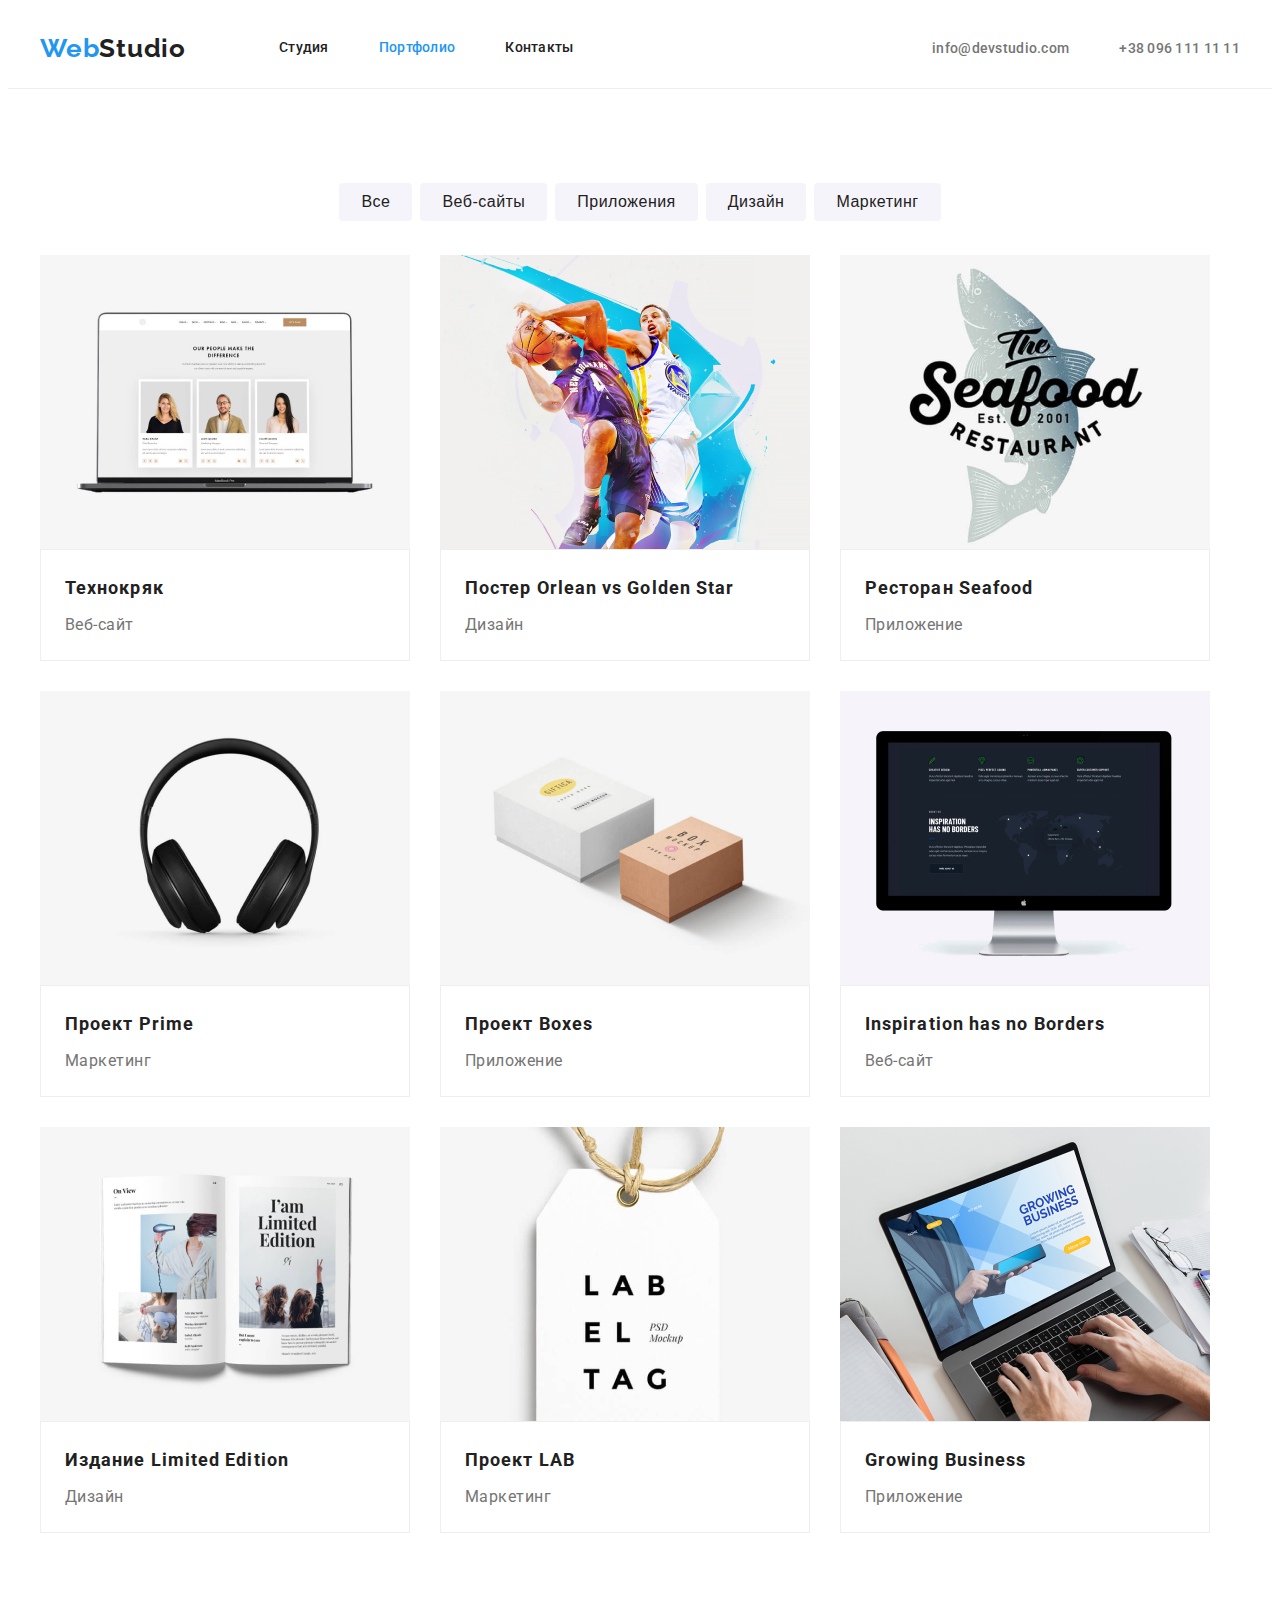
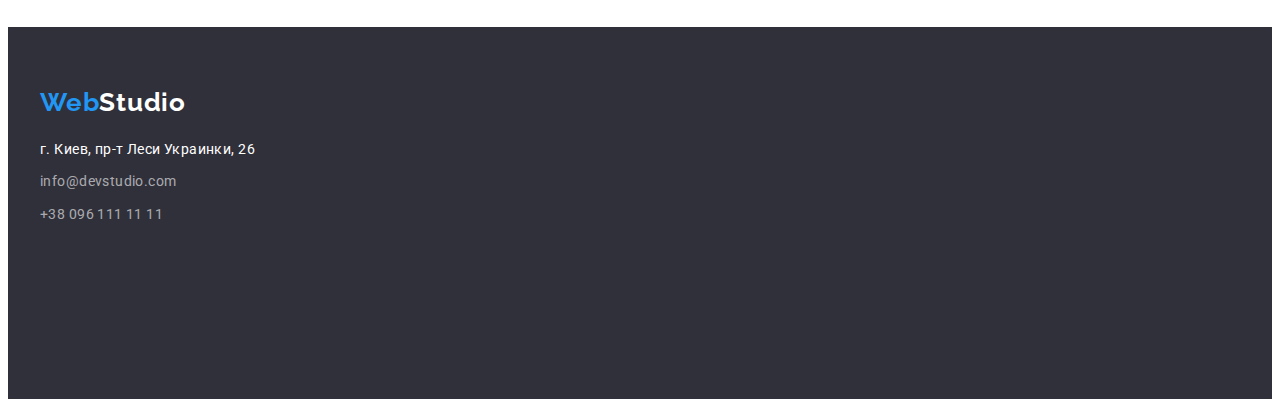
==== portfolio.html @ c2375286 "Переніс файли з минулої роботи" ====
<!DOCTYPE html>
<html lang="ru">
<head>
    <meta charset="UTF-8">
    <meta name="viewport" content="width=device-width, initial-scale=1.0">
    <title>Portfolio</title>
    <link
        href="https://fonts.googleapis.com/css2?family=Oleo+Script&family=Raleway:wght@700&family=Roboto:wght@400;500;700;900&display=swap"
        rel="stylesheet">
        <link rel="stylesheet" href="https://cdnjs.cloudflare.com/ajax/libs/modern-normalize/1.0.0/modern-normalize.min.css"
            integrity="sha512-ISS7cAi1PEhQ8jnbJpJZMd29NlhNj4AWYyLOSp2CE/CsHxTCu+r+t0D2yoJudVrd0/8fTVPUVDzY5Tvli75u/g=="
            crossorigin="anonymous" />
    <link rel="stylesheet" href="./css/styles.css" />
</head>
<body>

    <header class="header portfolio-header">
        <!--Шапка сторінки-->
        <div class="conteiner">
            <a href="./index.html" class="logo"> Web<span class="studio-header">Studio</span></a>
    
            <nav class="head-navigation">
                <ul class="header-nav">
                    <li class="item"><a href="./index.html" class="link">Студия</a></li>
                    <li class="item"><a href="./portfolio.html" class="link current">Портфолио</a></li>
                    <li class="item"><a href="#adress" class="link">Контакты</a></li>
                </ul>
            </nav>
    
            <ul class="header-adress">
                <li class="item"><a href="mailto:info@devstudio.com" class="link">info@devstudio.com</a></li>
                <li class="item"><a href="tel:380961111111" class="link">+38 096 111 11 11</a></li>
            </ul>
        </div>
    
    </header>

    <main>

      <section class="portfolio">
           
        <h1 hidden>Наше портфолио</h1>

        <div class="conteiner">
             <ul class="portfolio-button">
               <li class="item"><button type="button" class="link">Все</button></li>
               <li class="item"><button type="button" class="link">Веб-сайты</button></li>
               <li class="item"><button type="button" class="link">Приложения</button></li>
               <li class="item"><button type="button" class="link">Дизайн</button></li>
               <li class="item"><button type="button" class="link">Маркетинг</button></li>
            </ul>
        
            <ul class="portfolio-list">
                <li class="list-item">
                    <img class="img" src="./images/portfolio/img1.jpg" alt="Екран ноутбука с открытой интернет страницей" width="370">
                    <div class="img-description">
                        <h2 class="img-tittle">Технокряк</h2>
                        <p class="project">Веб-сайт</p>
                    </div>
                </li>
                <li class="list-item">
                    <img class="img" src="./images/portfolio/img2.jpg" alt="Два баскетболиста" width="370">
                    <div class="img-description">
                        <h2 class="img-tittle">Постер <span lang="en">Orlean vs Golden Star</span> </h2>
                        <p class="project">Дизайн</p>
                    </div>
                
                </li>
                <li class="list-item">
                    <img class="img" src="./images/portfolio/img3.jpg" alt="Логотип ресторана" width="370">
                    <div class="img-description">
                        <h2 class="img-tittle">Ресторан <span lang="en">Seafood</span></h2>
                        <p class="project">Приложение</p>
                    </div>
                
                </li>
                <li class="list-item">
                    <img class="img" src="./images/portfolio/img4.jpg" alt="Наушники" width="370">
                    <div class="img-description">
                        <h2 class="img-tittle">Проект <span lang="en">Prime</span></h2>
                        <p class="project">Маркетинг</p>
                    </div>
                
                </li>
                <li class="list-item">
                    <img class="img" src="./images/portfolio/img5.jpg" alt="Две коробки" width="370">
                    <div class="img-description">
                           <h2 class="img-tittle">Проект <span lang="en">Boxes</span></h2>
                           <p class="project">Приложение</p>
                    </div> 
               
                </li>
                <li class="list-item">
                    <img class="img" src="./images/portfolio/img6.jpg" alt="Екран макбука с открытой интернет страницей" width="370">
                    <div class="img-description">
                        <h2 lang="en" class="img-tittle">Inspiration has no Borders</h2>
                        <p class="project">Веб-сайт</p>
                    </div>
                
                </li>
                <li class="list-item">
                    <img class="img" src="./images/portfolio/img7.jpg" alt="Страницы журнала" width="370">
                    <div class="img-description">
                        <h2 class="img-tittle">Издание <span lang="en">Limited Edition</span></h2>
                        <p class="project">Дизайн</p>
                    </div>
                
                </li>
                <li class="list-item">
                    <img class="img" src="./images/portfolio/img8.jpg" alt="Лейба" width="370">
                    <div class="img-description">
                        <h2 class="img-tittle">Проект <span lang="en">LAB</span></h2>
                        <p class="project">Маркетинг</p>
                    </div>
                
                </li>
                <li class="list-item">
                    <img class="img" src="./images/portfolio/img9.jpg" alt="Печать на ноутбуке" width="370">
                    <div class="img-description">
                        <h2 lang="en" class="img-tittle">Growing Business</h2>
                        <p class="project">Приложение</p>
                    </div>
                
                </li>
            </ul>
        </div>
      </section>
    </main>

    <footer class="footer">
        <!--Підвал-->
        <div class="conteiner">
            <a href="./index.html" class="logo"> Web<span class="studio-footer">Studio</span></a>
            <address id="adress">
                <p class="adress">г. Киев, пр-т Леси Украинки, 26</p>
    
                <ul class="footer-adress">
                    <li class="list-item email"><a href="mailto:info@devstudio.com" class="link">info@devstudio.com</a></li>
                    <li class="list-item"><a href="tel:380961111111" class="link">+38 096 111 11 11</a></li>
                </ul>
            </address>
        </div>
    </footer>
</body>
</html>
---- css/styles.css ----
/*Палітра кольорів
    Фон головний -#FFFFFF;
    Фон другорядний -#F5F4FA;
    Футер та Hero - #2F303A;
    Навігація та заголовни - #212121;
    Посилання та абзаци - #757575;
    Наведення посилань - #2196F3;
*/

/*CSS змінні*/

:root {
  --main-background-color: #ffffff;
  --second-background-color: #f5f4fa;
  --background-footer-hero: #2f303a;
  --text-nav-tittle: #212121;
  --text-links: #757575;
  --accent: #2196f3;
}

body {
  background-color: var(--main-background-color);
  font-family: Roboto, sans-serif;
}

.conteiner {
  margin-right: auto;
  margin-left: auto;
  width: 1200px;
  padding-right: 15px;
  padding-left: 15px;
}

ul,
h2,
h3,
p {
  margin-top: 0;
  margin-bottom: 0;
}

ul {
  list-style-type: none;
  padding-left: 0;
}

.link {
  text-decoration: none;
}

.section-features,
.work-section,
.team,
.portfolio {
  padding-top: 94px;
  padding-bottom: 94px;
}

.work-tittle,
.team-tittle {
  margin-bottom: 50px;
}

.img {
  display: block;
}

/*Header*/

.header > .conteiner {
  display: flex;
  align-items: center;
}

/*Header Logo*/

.logo {
  text-decoration: none;

  color: var(--accent);

  font-family: Raleway, sans-serif;
  font-weight: 700;
  font-size: 26px;
  line-height: 1.19;
  letter-spacing: 0.03em;
}

.studio-header {
  color: var(--text-nav-tittle);
}

/*Navigation*/

.head-navigation {
  margin-left: 93px;
}

.header-nav {
  display: flex;
}

.header-nav .item:not(:last-child) {
  margin-right: 50px;
}

.header-nav .link {
  display: block;
  padding-top: 32px;
  padding-bottom: 32px;

  color: var(--text-nav-tittle);

  font-weight: 500;
  font-size: 14px;
  line-height: 1.14;
  letter-spacing: 0.02em;
}

.header-nav .link:hover,
.header-nav .link:focus {
  color: var(--accent);
}

.header-nav .link.current {
  color: var(--accent);
}

/*Header adress*/

.header-adress {
  display: flex;
  margin-left: auto;
}

.header-adress .item:not(:last-child) {
  margin-right: 50px;
}

.header-adress .link {
  color: var(--text-links);

  font-weight: 500;
  font-size: 14px;
  line-height: 1.14;
  letter-spacing: 0.02em;
  text-decoration: none;
}

.header-adress .link:hover,
.header-adress .link:focus {
  color: var(--accent);
}

/*Main*/

/*Hero*/

.hero {
  padding-top: 200px;
  padding-bottom: 200px;

  background-color: var(--background-footer-hero);

  text-align: center;
}

.hero-tittle {
  margin-top: 0px;
  margin-bottom: 30px;
  color: var(--main-background-color);

  font-weight: 900;
  font-size: 44px;
  line-height: 1.36;
  letter-spacing: 0.06em;
  text-transform: uppercase;
}

.hero-button {
  display: inline-block;
  min-width: 200px;
  padding: 10px 32px;
  border-radius: 4px;

  background-color: var(--accent);
  color: var(--main-background-color);

  font-weight: 700;
  font-size: 16px;
  line-height: 1.88;
  letter-spacing: 0.06em;
  align-items: center;
  text-decoration: none;
}

.hero-button:hover,
.hero-button:focus {
  background-color: var(--second-background-color);
  color: var(--text-nav-tittle);
}

/*Features*/

.features {
  display: flex;
}

.features > .item:not(:last-child) {
  margin-right: 30px;
}

.feature-tittle {
  margin-bottom: 10px;
  color: var(--text-nav-tittle);

  font-weight: 700;
  font-size: 14px;
  line-height: 1.14;
  letter-spacing: 0.03em;
  text-transform: uppercase;
}

.feature-text {
  color: var(--text-links);

  font-weight: 400;
  font-size: 14px;
  line-height: 1.71;
  letter-spacing: 0.03em;
}

/*Work section + Team*/

.work-section {
  padding-top: 0;
}

.work-img {
  display: flex;
  justify-content: space-between;
}

.work-tittle,
.team-tittle {
  color: var(--text-nav-tittle);

  font-weight: 700;
  font-size: 36px;
  line-height: 1.17;
  text-align: center;
  letter-spacing: 0.03em;
}

/*Team*/

.team {
  background-color: var(--second-background-color);
}

.team-list .list-item {
  background-color: var(--main-background-color);
  box-shadow: 0px 1px 3px rgba(0, 0, 0, 0.12), 0px 1px 1px rgba(0, 0, 0, 0.14),
    0px 2px 1px rgba(0, 0, 0, 0.2);
  border-radius: 0px 0px 4px 4px;
}

.team-list {
  display: flex;
  justify-content: space-between;

  text-align: center;
}

.team-list > .list-item {
  padding-bottom: 30px;
}

.name-worker {
  margin-top: 30px;
  margin-bottom: 10px;

  color: var(--text-nav-tittle);

  font-weight: 500;
  font-size: 16px;
  line-height: 1.19;
  letter-spacing: 0.03em;
}

.work-position {
  color: var(--text-links);

  font-weight: 400;
  font-size: 16px;
  line-height: 1.19;
  letter-spacing: 0.03em;
}

/*Footer*/

/*Logo*/

.footer {
  background-color: var(--background-footer-hero);
}

.footer > .conteiner {
  height: 252px;
  padding-top: 60px;
  padding-bottom: 60px;
}
/*Footer Logo*/

.footer .logo {
  display: block;
  margin-bottom: 20px;
}

.studio-footer {
  color: var(--main-background-color);
}

/*Footer Adress*/

.adress {
  margin-bottom: 9px;

  color: var(--main-background-color);

  font-style: normal;
  font-weight: 400;
  font-size: 14px;
  line-height: 1.71;
  letter-spacing: 0.03em;
}

.footer-adress > .list-item:not(:last-child) {
  margin-bottom: 9px;
}

.footer-adress {
  list-style-type: none;
}

.footer-adress .link {
  color: rgba(255, 255, 255, 0.6);

  font-style: normal;
  font-weight: 400;
  font-size: 14px;
  line-height: 1.71;
  letter-spacing: 0.03em;
}

.footer-adress .link:hover,
.footer-adress .link:focus {
  color: var(--accent);
}

/*Portfolio*/

.portfolio-header {
  border-bottom: 1px solid #eeeeee;
}

/*Main*/

/*Buttons*/

.portfolio-button .link {
  display: inline-block;
  min-width: 73px;
  padding: 6px 22px;
  border-radius: 4px;
  border: 0;

  background-color: var(--second-background-color);
  color: var(--text-nav-tittle);

  font-weight: 500;
  font-size: 16px;
  line-height: 1.62;
  text-align: center;
  letter-spacing: 0.03em;

  cursor: pointer;
}

.portfolio-button .link:hover,
.portfolio-button .link:focus {
  background-color: var(--accent);
  color: var(--main-background-color);
}

/*Portfolio Images*/

.portfolio-button {
  display: flex;
  justify-content: center;
  margin-bottom: 34px;
}

.portfolio-button > .item:not(:last-child) {
  margin-right: 8px;
}

.portfolio-list {
  display: flex;
  flex-wrap: wrap;
}

.img-description {
  border: 1px solid #eeeeee;

  padding: 20px 24px;
}

.portfolio-list > .list-item:not(:nth-child(3n)) {
  margin-right: 30px;
}

.portfolio-list > .list-item:not(:nth-last-child(-n + 3)) {
  margin-bottom: 30px;
}

.img-tittle {
  margin-bottom: 4px;

  color: var(--text-nav-tittle);

  font-weight: 700;
  font-size: 18px;
  line-height: 2;
  letter-spacing: 0.06em;
}

.project {
  color: var(--text-links);

  font-weight: 400;
  font-size: 16px;
  line-height: 1.87;
  letter-spacing: 0.03em;
}
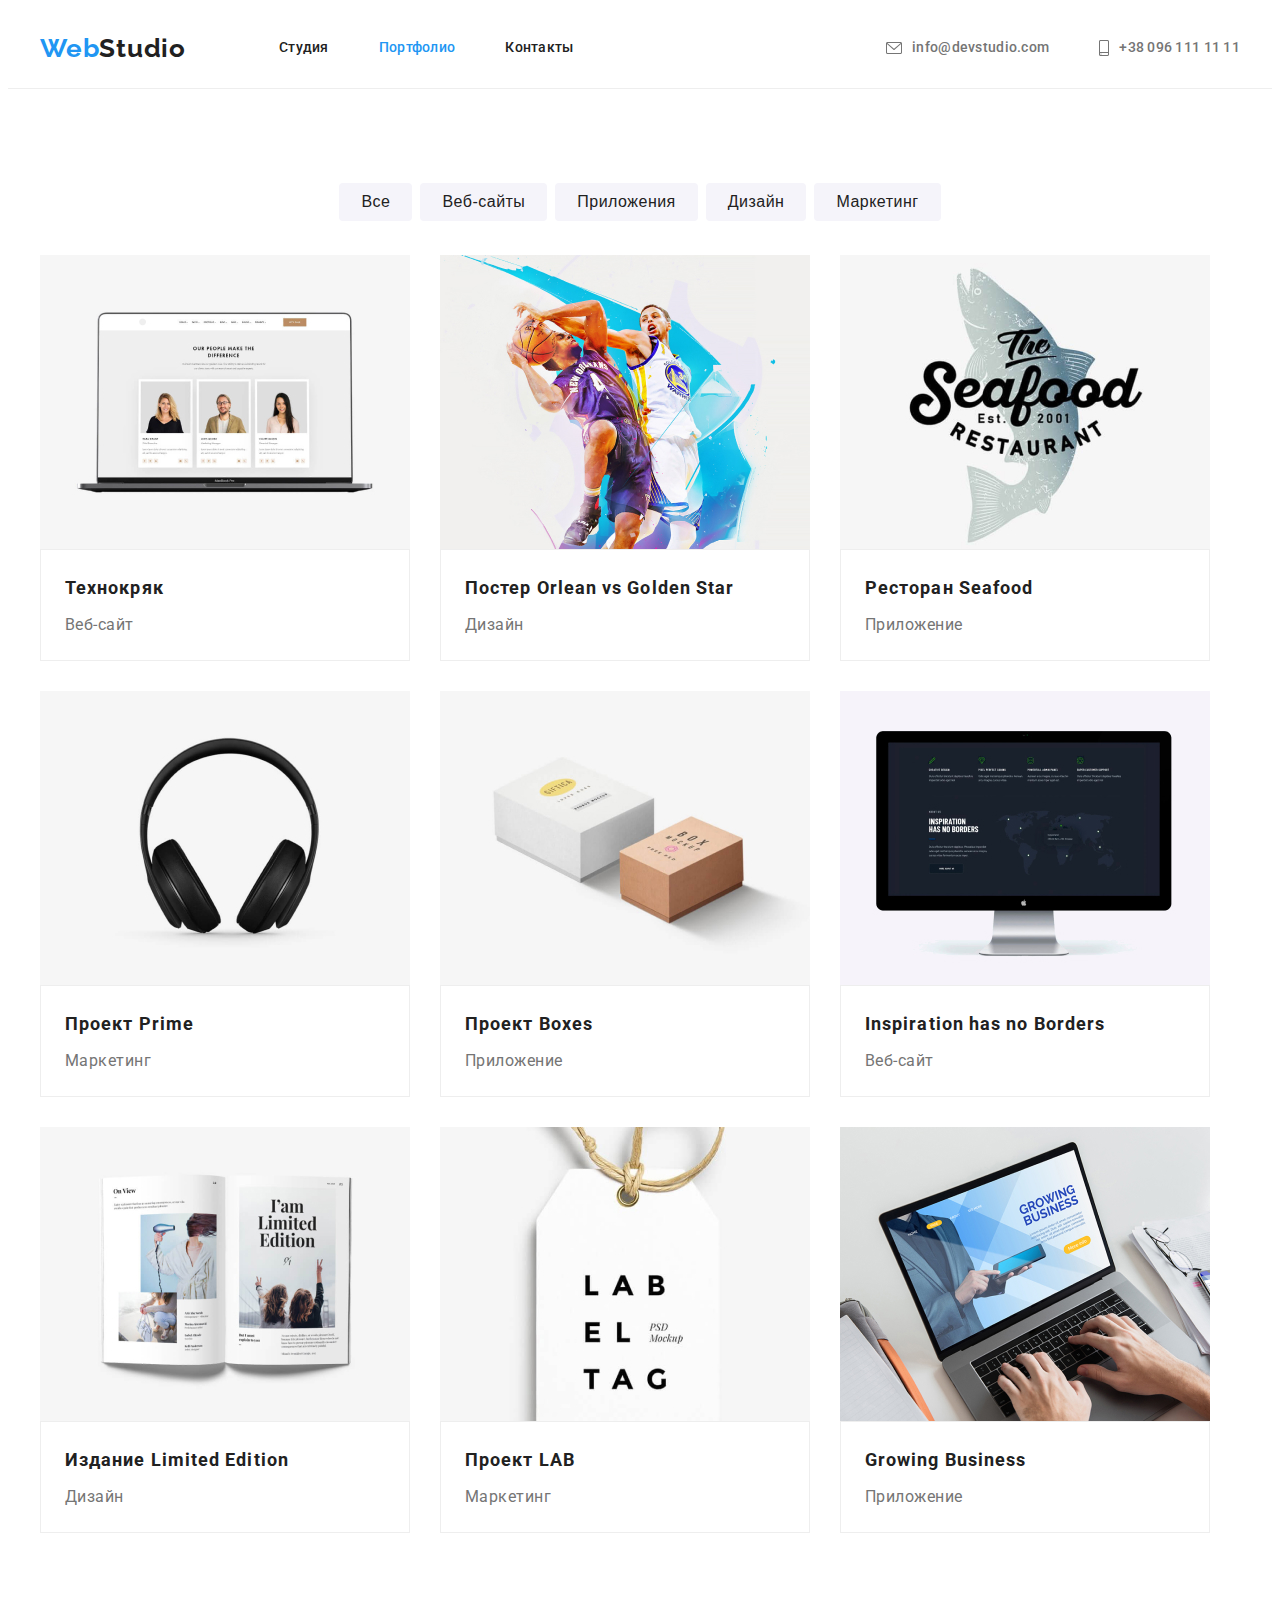
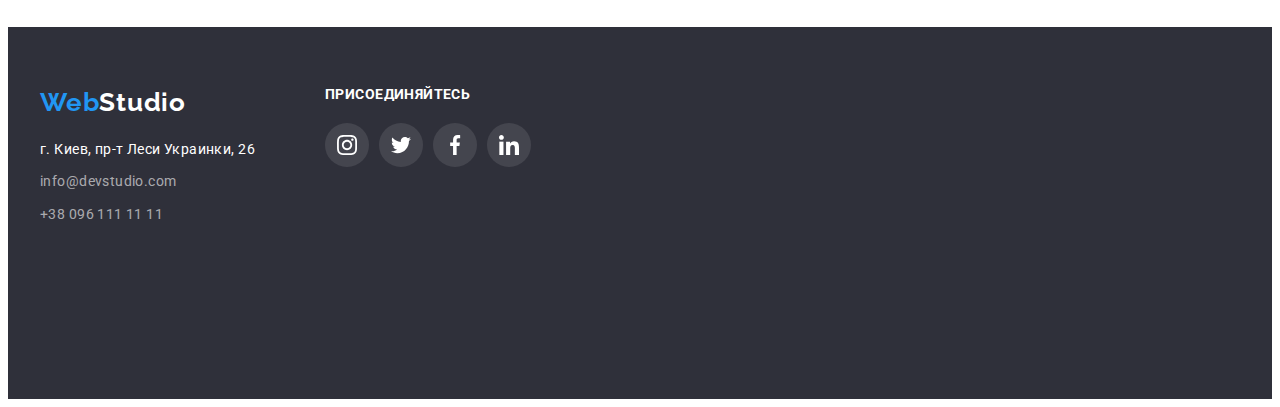
==== commit a32d4947: "Додав іконки за допомогою псевдоелементів" ====
--- a/portfolio.html
+++ b/portfolio.html
@@ -27,19 +27,19 @@
                 </ul>
             </nav>
     
-            <ul class="header-adress">
-                <li class="item"><a href="mailto:info@devstudio.com" class="link">info@devstudio.com</a></li>
-                <li class="item"><a href="tel:380961111111" class="link">+38 096 111 11 11</a></li>
-            </ul>
+        <ul class="header-adress">
+            <li class="item mail-item"><a href="mailto:info@devstudio.com" class="link">info@devstudio.com</a></li>
+            <li class="item phone-item"><a href="tel:380961111111" class="link">+38 096 111 11 11</a></li>
+        </ul>
         </div>
     
     </header>
 
     <main>
 
-      <section class="portfolio">
+      <section class="section portfolio">
            
-        <h1 hidden>Наше портфолио</h1>
+        <h1 class="visually-hidden">Наше портфолио</h1>
 
         <div class="conteiner">
              <ul class="portfolio-button">
@@ -130,15 +130,27 @@
     <footer class="footer">
         <!--Підвал-->
         <div class="conteiner">
-            <a href="./index.html" class="logo"> Web<span class="studio-footer">Studio</span></a>
-            <address id="adress">
-                <p class="adress">г. Киев, пр-т Леси Украинки, 26</p>
+            <div class="adress-conteiner">
+                <a href="./index.html" class="logo"> Web<span class="studio-footer">Studio</span></a>
+                <address id="adress">
+                    <p class="adress">г. Киев, пр-т Леси Украинки, 26</p>
     
-                <ul class="footer-adress">
-                    <li class="list-item email"><a href="mailto:info@devstudio.com" class="link">info@devstudio.com</a></li>
-                    <li class="list-item"><a href="tel:380961111111" class="link">+38 096 111 11 11</a></li>
+                    <ul class="footer-adress">
+                        <li class="list-item"><a href="mailto:info@devstudio.com" class="link">info@devstudio.com</a></li>
+                        <li class="list-item"><a href="tel:380961111111" class="link">+38 096 111 11 11</a></li>
+                    </ul>
+                </address>
+            </div>
+            <div class="footer-social">
+                <span class="join">присоединяйтесь</span>
+                <ul class="social-list">
+                    <li class="item insta-link"><a href="https://www.instagram.com/"></a></li>
+                    <li class="item twit-link"><a href="https://twittetwit-linkr.com/"></a></li>
+                    <li class="item face-link"><a href="https://www.facebook.com/"></a></li>
+                    <li class="item linked-link"><a href="https://www.linkedin.com/"></a></li>
                 </ul>
-            </address>
+    
+            </div>
         </div>
     </footer>
 </body>
--- a/css/styles.css
+++ b/css/styles.css
@@ -39,6 +39,17 @@
   margin-bottom: 0;
 }
 
+h2 {
+  margin-bottom: 50px;
+
+  color: var(--text-nav-tittle);
+
+  font-weight: 700;
+  font-size: 36px;
+  line-height: 1.17;
+  letter-spacing: 0.03em;
+}
+
 ul {
   list-style-type: none;
   padding-left: 0;
@@ -48,10 +59,7 @@
   text-decoration: none;
 }
 
-.section-features,
-.work-section,
-.team,
-.portfolio {
+.section {
   padding-top: 94px;
   padding-bottom: 94px;
 }
@@ -63,6 +71,17 @@
 
 .img {
   display: block;
+}
+
+.visually-hidden {
+  position: absolute !important;
+  clip: rect(1px 1px 1px 1px);
+  clip: rect(1px, 1px, 1px, 1px);
+  padding: 0 !important;
+  border: 0 !important;
+  height: 1px !important;
+  width: 1px !important;
+  overflow: hidden;
 }
 
 /*Header*/
@@ -152,21 +171,52 @@
   color: var(--accent);
 }
 
+.mail-item::before {
+  content: '';
+  display: inline-flex;
+  width: 16px;
+  height: 12px;
+  margin-right: 10px;
+  background-image: url(../images/icon/envelope.svg);
+}
+
+.header-adress > .item {
+  display: flex;
+  align-items: center;
+}
+
+.phone-item::before {
+  content: '';
+  display: inline-flex;
+  width: 10px;
+  height: 16px;
+  margin-right: 10px;
+  background-image: url(../images/icon/smartphone.svg);
+}
+
 /*Main*/
 
 /*Hero*/
 
 .hero {
   padding-top: 200px;
-  padding-bottom: 200px;
-
-  background-color: var(--background-footer-hero);
-
+  padding-bottom: 280px;
+
+  max-width: 1600px;
+  height: 600px;
+  margin-left: auto;
+  margin-right: auto;
+  background-image: linear-gradient(
+      to right,
+      rgba(47, 48, 58, 0.4),
+      rgba(47, 48, 58, 0.4)
+    ),
+    url(../images/main-page/hero-img.jpg);
   text-align: center;
 }
 
 .hero-tittle {
-  margin-top: 0px;
+  margin-top: 0;
   margin-bottom: 30px;
   color: var(--main-background-color);
 
@@ -210,6 +260,32 @@
   margin-right: 30px;
 }
 
+.features > .item::before {
+  content: '';
+  display: block;
+  height: 120px;
+  margin-bottom: 30px;
+  background-color: var(--second-background-color);
+  background-position: center;
+  background-repeat: no-repeat;
+}
+
+.features > .item:nth-child(1):before {
+  background-image: url(../images/icon/antenna.svg);
+}
+
+.features > .item:nth-child(2):before {
+  background-image: url(../images/icon/Vector.svg);
+}
+
+.features > .item:nth-child(3):before {
+  background-image: url(../images/icon/diagram.svg);
+}
+
+.features > .item:nth-child(4):before {
+  background-image: url(../images/icon/astronaut.svg);
+}
+
 .feature-tittle {
   margin-bottom: 10px;
   color: var(--text-nav-tittle);
@@ -230,10 +306,11 @@
   letter-spacing: 0.03em;
 }
 
-/*Work section + Team*/
+/*Work section*/
 
 .work-section {
   padding-top: 0;
+  text-align: center;
 }
 
 .work-img {
@@ -241,20 +318,10 @@
   justify-content: space-between;
 }
 
-.work-tittle,
-.team-tittle {
-  color: var(--text-nav-tittle);
-
-  font-weight: 700;
-  font-size: 36px;
-  line-height: 1.17;
+/*Team*/
+
+.team {
   text-align: center;
-  letter-spacing: 0.03em;
-}
-
-/*Team*/
-
-.team {
   background-color: var(--second-background-color);
 }
 
@@ -289,6 +356,7 @@
 }
 
 .work-position {
+  margin-bottom: 16px;
   color: var(--text-links);
 
   font-weight: 400;
@@ -297,6 +365,82 @@
   letter-spacing: 0.03em;
 }
 
+.social-list {
+  display: inline-flex;
+}
+
+.social-list > .item {
+  width: 44px;
+  height: 44px;
+  background-position: center;
+  background-repeat: no-repeat;
+}
+
+.social-list > .item:not(:last-child) {
+  margin-right: 10px;
+}
+
+.item.insta-link {
+  background-image: url(../images/icon/instagram.svg);
+}
+
+.item.twit-link {
+  background-image: url(../images/icon/twitter.svg);
+}
+
+.item.face-link {
+  background-image: url(../images/icon/facebook.svg);
+}
+.item.linked-link {
+  background-image: url(../images/icon/linkedin.svg);
+}
+
+/*Постійні клієнит*/
+
+.clients {
+  text-align: center;
+}
+
+.clients-list {
+  display: flex;
+}
+
+.clients-item {
+  width: 170px;
+  height: 90px;
+  border: 1px solid #afb1b8;
+  border-radius: 4px;
+  background-position: center;
+  background-repeat: no-repeat;
+}
+
+.clients-item:not(:last-child) {
+  margin-right: 30px;
+}
+
+.clients-item:nth-child(1) {
+  background-image: url(../images/icon/logo1.svg);
+}
+
+.clients-item:nth-child(2) {
+  background-image: url(../images/icon/logo2.svg);
+}
+
+.clients-item:nth-child(3) {
+  background-image: url(../images/icon/logo3.svg);
+}
+
+.clients-item:nth-child(4) {
+  background-image: url(../images/icon/logo4.svg);
+}
+
+.clients-item:nth-child(5) {
+  background-image: url(../images/icon/logo5.svg);
+}
+
+.clients-item:nth-child(6) {
+  background-image: url(../images/icon/logo6.svg);
+}
 /*Footer*/
 
 /*Logo*/
@@ -306,6 +450,7 @@
 }
 
 .footer > .conteiner {
+  display: flex;
   height: 252px;
   padding-top: 60px;
   padding-bottom: 60px;
@@ -356,6 +501,54 @@
 .footer-adress .link:hover,
 .footer-adress .link:focus {
   color: var(--accent);
+}
+
+.adress-conteiner {
+  margin-right: 70px;
+}
+
+.footer-social {
+  display: flex;
+  flex-direction: column;
+}
+
+.join {
+  font-weight: 700;
+  font-size: 14px;
+  line-height: 1.14;
+  letter-spacing: 0.03em;
+  text-transform: uppercase;
+
+  color: var(--main-background-color);
+}
+
+.footer-social > .social-list {
+  margin-top: 20px;
+}
+
+.footer-social .item {
+  width: 44px;
+  height: 44px;
+  background-position: center;
+  background-repeat: no-repeat;
+  border-radius: 50%;
+  background-color: rgba(255, 255, 255, 0.1);
+}
+
+.footer-social .insta-link {
+  background-image: url(../images/icon/instagramwhite.svg);
+}
+
+.footer-social .twit-link {
+  background-image: url(../images/icon/twitterwhite.svg);
+}
+
+.footer-social .face-link {
+  background-image: url(../images/icon/facebookwhite.svg);
+}
+
+.footer-social .linked-link {
+  background-image: url(../images/icon/linkedinwhite.svg);
 }
 
 /*Portfolio*/
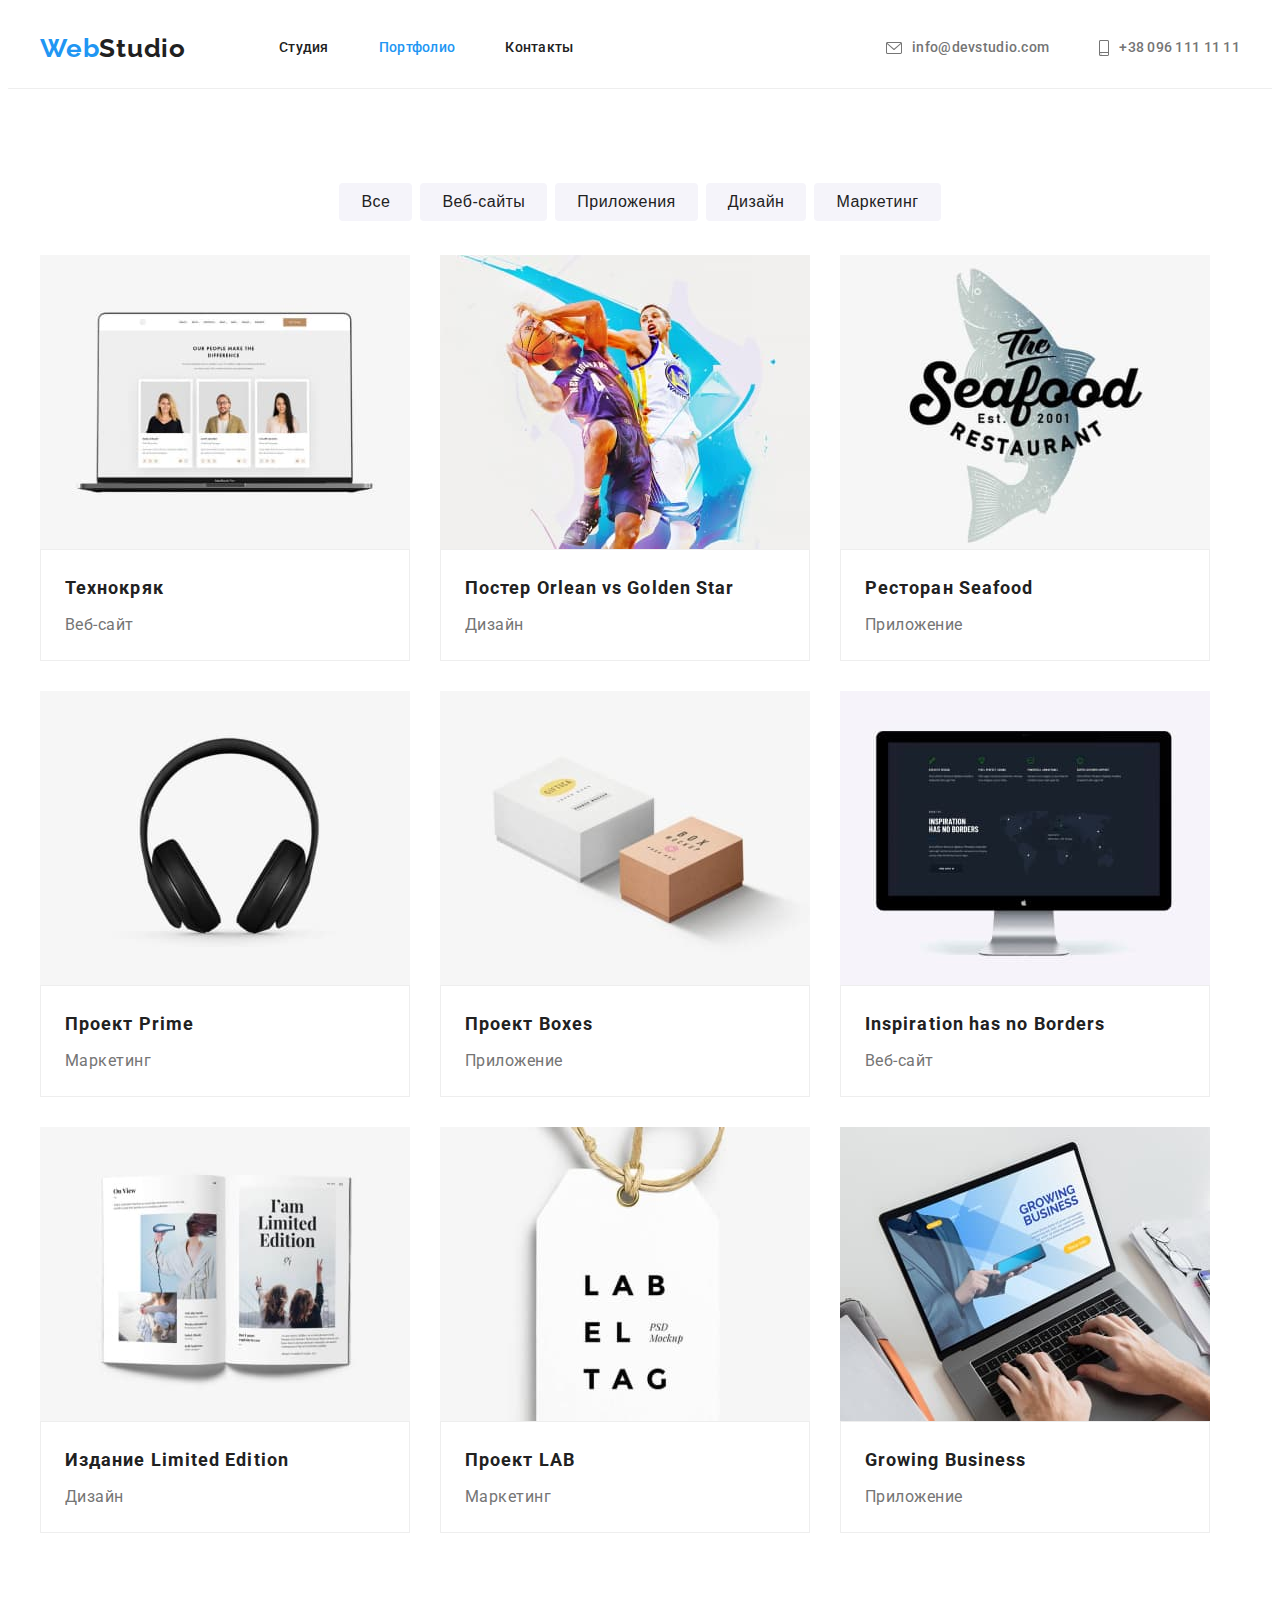
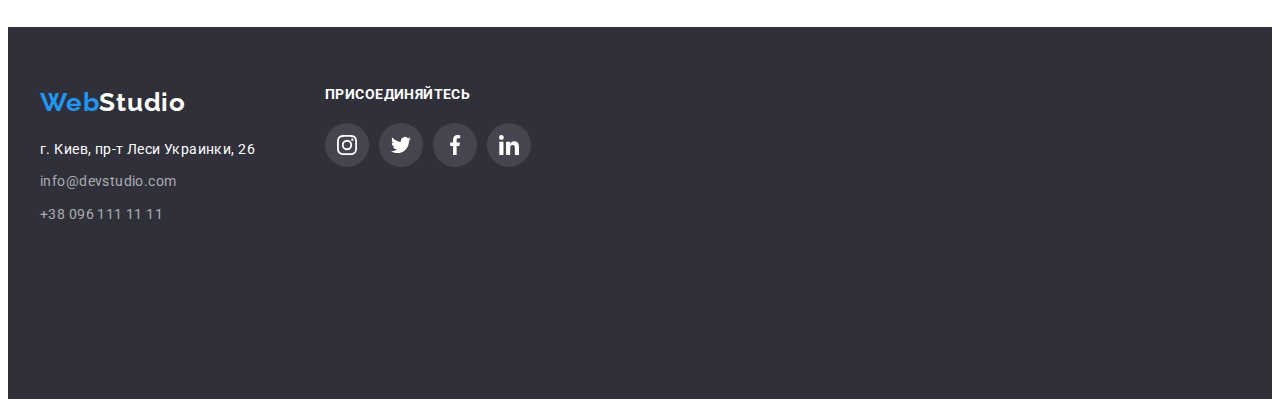
==== commit 8283abc7: "Фінішне оформлення" ====
--- a/portfolio.html
+++ b/portfolio.html
@@ -28,8 +28,16 @@
             </nav>
     
         <ul class="header-adress">
-            <li class="item mail-item"><a href="mailto:info@devstudio.com" class="link">info@devstudio.com</a></li>
-            <li class="item phone-item"><a href="tel:380961111111" class="link">+38 096 111 11 11</a></li>
+            <li class="item mail-item"><a href="mailto:info@devstudio.com" class="link">
+                    <svg class="icon icon-mail" width="16" height="12">
+                        <use href="./images/splite.svg#icon-envelope"></use>
+                    </svg>
+                    info@devstudio.com</a></li>
+            <li class="item phone-item"><a href="tel:380961111111" class="link">
+                    <svg class="icon icon-phone" width="10" height="16">
+                        <use href="./images/splite.svg#icon-smartphone"></use>
+                    </svg>
+                    +38 096 111 11 11</a></li>
         </ul>
         </div>
     
@@ -144,10 +152,26 @@
             <div class="footer-social">
                 <span class="join">присоединяйтесь</span>
                 <ul class="social-list">
-                    <li class="item insta-link"><a href="https://www.instagram.com/"></a></li>
-                    <li class="item twit-link"><a href="https://twittetwit-linkr.com/"></a></li>
-                    <li class="item face-link"><a href="https://www.facebook.com/"></a></li>
-                    <li class="item linked-link"><a href="https://www.linkedin.com/"></a></li>
+                    <li class="item insta-link"><a class="link" href="https://www.instagram.com/">
+                            <svg class="icon" width="20" height="20">
+                                <use href="./images/splite.svg#icon-instagram"></use>
+                            </svg>
+                        </a></li>
+                    <li class="item twit-link"><a class="link" href="https://twittetwit-linkr.com/">
+                            <svg class="icon" width="20" height="20">
+                                <use href="./images/splite.svg#icon-twitter"></use>
+                            </svg>
+                        </a></li>
+                    <li class="item face-link"><a class="link" href="https://www.facebook.com/">
+                            <svg class="icon" width="20" height="20">
+                                <use href="./images/splite.svg#icon-facebook"></use>
+                            </svg>
+                        </a></li>
+                    <li class="item linked-link"><a class="link" href="https://www.linkedin.com/">
+                            <svg class="icon" width="20" height="20">
+                                <use href="./images/splite.svg#icon-linkedin"></use>
+                            </svg>
+                        </a></li>
                 </ul>
     
             </div>
--- a/css/styles.css
+++ b/css/styles.css
@@ -5,6 +5,10 @@
     Навігація та заголовни - #212121;
     Посилання та абзаци - #757575;
     Наведення посилань - #2196F3;
+    Колір градієнта - rgba(47, 48, 58, 0.4)
+    Колір заливки іконок - #afb1b8
+    Колів фону іконок соц. мереж у футері - rgba(255, 255, 255, 0.1)
+    Колір посилань у футері - rgba(255, 255, 255, 0.6)
 */
 
 /*CSS змінні*/
@@ -16,6 +20,10 @@
   --text-nav-tittle: #212121;
   --text-links: #757575;
   --accent: #2196f3;
+  --gradient-color: rgba(47, 48, 58, 0.4);
+  --icon-fill: #afb1b8;
+  --footer-text-link: rgba(255, 255, 255, 0.6);
+  --bgc-footer-icon: rgba(255, 255, 255, 0.1);
 }
 
 body {
@@ -62,11 +70,6 @@
 .section {
   padding-top: 94px;
   padding-bottom: 94px;
-}
-
-.work-tittle,
-.team-tittle {
-  margin-bottom: 50px;
 }
 
 .img {
@@ -84,6 +87,10 @@
   overflow: hidden;
 }
 
+:focus {
+  outline: none;
+}
+
 /*Header*/
 
 .header > .conteiner {
@@ -109,6 +116,11 @@
   color: var(--text-nav-tittle);
 }
 
+.logo:hover .studio-header,
+.logo:focus .studio-header {
+  color: var(--accent);
+}
+
 /*Navigation*/
 
 .head-navigation {
@@ -145,6 +157,11 @@
   color: var(--accent);
 }
 
+.header-nav .link.current:hover,
+.header-nav .link.current:focus {
+  color: var(--text-nav-tittle);
+}
+
 /*Header adress*/
 
 .header-adress {
@@ -154,6 +171,11 @@
 
 .header-adress .item:not(:last-child) {
   margin-right: 50px;
+}
+
+.header-adress > .item {
+  display: flex;
+  align-items: center;
 }
 
 .header-adress .link {
@@ -171,27 +193,22 @@
   color: var(--accent);
 }
 
-.mail-item::before {
-  content: '';
+.icon-mail {
+  width: 20px;
+  margin-right: 10px;
+}
+
+.icon-phone {
+  margin-right: 10px;
+}
+
+.header-adress .icon {
+  fill: currentColor;
+}
+
+.header-adress .link {
   display: inline-flex;
-  width: 16px;
-  height: 12px;
-  margin-right: 10px;
-  background-image: url(../images/icon/envelope.svg);
-}
-
-.header-adress > .item {
-  display: flex;
   align-items: center;
-}
-
-.phone-item::before {
-  content: '';
-  display: inline-flex;
-  width: 10px;
-  height: 16px;
-  margin-right: 10px;
-  background-image: url(../images/icon/smartphone.svg);
 }
 
 /*Main*/
@@ -208,8 +225,8 @@
   margin-right: auto;
   background-image: linear-gradient(
       to right,
-      rgba(47, 48, 58, 0.4),
-      rgba(47, 48, 58, 0.4)
+      var(--gradient-color),
+      var(--gradient-color)
     ),
     url(../images/main-page/hero-img.jpg);
   text-align: center;
@@ -260,30 +277,20 @@
   margin-right: 30px;
 }
 
-.features > .item::before {
-  content: '';
-  display: block;
+.background {
+  display: inline-flex;
+  justify-content: center;
+  align-items: center;
+  width: 270px;
   height: 120px;
+  background-color: var(--second-background-color);
+  border-radius: 4px;
   margin-bottom: 30px;
-  background-color: var(--second-background-color);
-  background-position: center;
-  background-repeat: no-repeat;
-}
-
-.features > .item:nth-child(1):before {
-  background-image: url(../images/icon/antenna.svg);
-}
-
-.features > .item:nth-child(2):before {
-  background-image: url(../images/icon/Vector.svg);
-}
-
-.features > .item:nth-child(3):before {
-  background-image: url(../images/icon/diagram.svg);
-}
-
-.features > .item:nth-child(4):before {
-  background-image: url(../images/icon/astronaut.svg);
+}
+
+.features .icon {
+  width: 70px;
+  height: 70px;
 }
 
 .feature-tittle {
@@ -335,7 +342,6 @@
 .team-list {
   display: flex;
   justify-content: space-between;
-
   text-align: center;
 }
 
@@ -366,33 +372,28 @@
 }
 
 .social-list {
+  display: flex;
+  justify-content: center;
+}
+
+.social-list .link {
   display: inline-flex;
-}
-
-.social-list > .item {
+  align-items: center;
+  justify-content: center;
   width: 44px;
   height: 44px;
-  background-position: center;
-  background-repeat: no-repeat;
+  fill: var(--icon-fill);
 }
 
 .social-list > .item:not(:last-child) {
   margin-right: 10px;
 }
 
-.item.insta-link {
-  background-image: url(../images/icon/instagram.svg);
-}
-
-.item.twit-link {
-  background-image: url(../images/icon/twitter.svg);
-}
-
-.item.face-link {
-  background-image: url(../images/icon/facebook.svg);
-}
-.item.linked-link {
-  background-image: url(../images/icon/linkedin.svg);
+.social-list .link:hover,
+.social-list .link:focus {
+  background-color: var(--accent);
+  border-radius: 50%;
+  fill: var(--main-background-color);
 }
 
 /*Постійні клієнит*/
@@ -405,42 +406,29 @@
   display: flex;
 }
 
-.clients-item {
+.clients-list .link {
+  display: flex;
   width: 170px;
   height: 90px;
-  border: 1px solid #afb1b8;
+  border: 1px solid var(--icon-fill);
   border-radius: 4px;
   background-position: center;
   background-repeat: no-repeat;
+  align-items: center;
+  justify-content: center;
+  fill: var(--icon-fill);
+}
+
+.clients-list .link:hover,
+.clients-list .link:focus {
+  border: 1px solid var(--accent);
+  fill: var(--accent);
 }
 
 .clients-item:not(:last-child) {
   margin-right: 30px;
 }
 
-.clients-item:nth-child(1) {
-  background-image: url(../images/icon/logo1.svg);
-}
-
-.clients-item:nth-child(2) {
-  background-image: url(../images/icon/logo2.svg);
-}
-
-.clients-item:nth-child(3) {
-  background-image: url(../images/icon/logo3.svg);
-}
-
-.clients-item:nth-child(4) {
-  background-image: url(../images/icon/logo4.svg);
-}
-
-.clients-item:nth-child(5) {
-  background-image: url(../images/icon/logo5.svg);
-}
-
-.clients-item:nth-child(6) {
-  background-image: url(../images/icon/logo6.svg);
-}
 /*Footer*/
 
 /*Logo*/
@@ -464,6 +452,11 @@
 
 .studio-footer {
   color: var(--main-background-color);
+}
+
+.logo:hover .studio-footer,
+.logo:focus .studio-footer {
+  color: var(--accent);
 }
 
 /*Footer Adress*/
@@ -489,7 +482,7 @@
 }
 
 .footer-adress .link {
-  color: rgba(255, 255, 255, 0.6);
+  color: var(--footer-text-link);
 
   font-style: normal;
   font-weight: 400;
@@ -518,37 +511,18 @@
   line-height: 1.14;
   letter-spacing: 0.03em;
   text-transform: uppercase;
+  padding-bottom: 20px;
 
   color: var(--main-background-color);
 }
 
-.footer-social > .social-list {
-  margin-top: 20px;
-}
-
 .footer-social .item {
-  width: 44px;
-  height: 44px;
-  background-position: center;
-  background-repeat: no-repeat;
+  background-color: var(--bgc-footer-icon);
   border-radius: 50%;
-  background-color: rgba(255, 255, 255, 0.1);
-}
-
-.footer-social .insta-link {
-  background-image: url(../images/icon/instagramwhite.svg);
-}
-
-.footer-social .twit-link {
-  background-image: url(../images/icon/twitterwhite.svg);
-}
-
-.footer-social .face-link {
-  background-image: url(../images/icon/facebookwhite.svg);
-}
-
-.footer-social .linked-link {
-  background-image: url(../images/icon/linkedinwhite.svg);
+}
+
+.footer-social .icon {
+  fill: var(--main-background-color);
 }
 
 /*Portfolio*/
@@ -636,3 +610,8 @@
   line-height: 1.87;
   letter-spacing: 0.03em;
 }
+
+.portfolio-list > .list-item:hover {
+  box-shadow: 0px 1px 1px rgba(0, 0, 0, 0.12), 0px 4px 4px rgba(0, 0, 0, 0.06),
+    1px 4px 6px rgba(0, 0, 0, 0.16);
+}
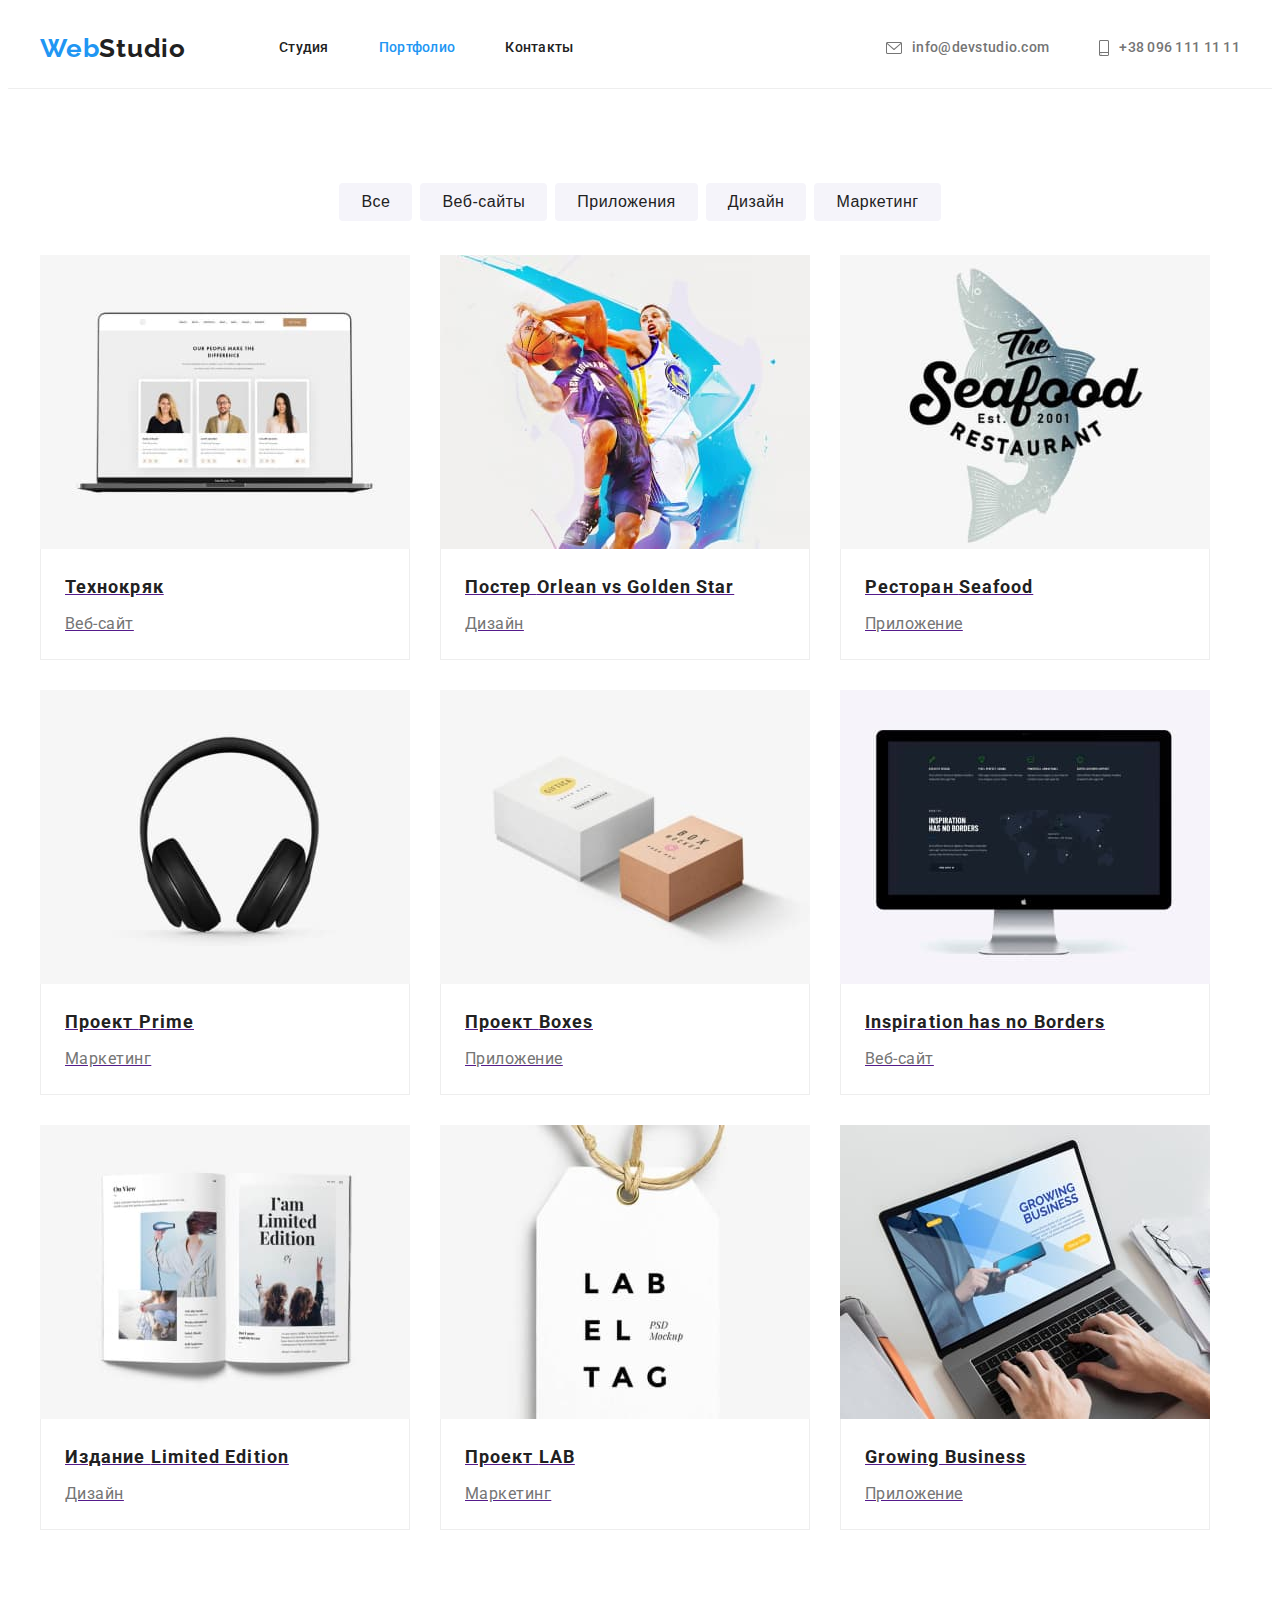
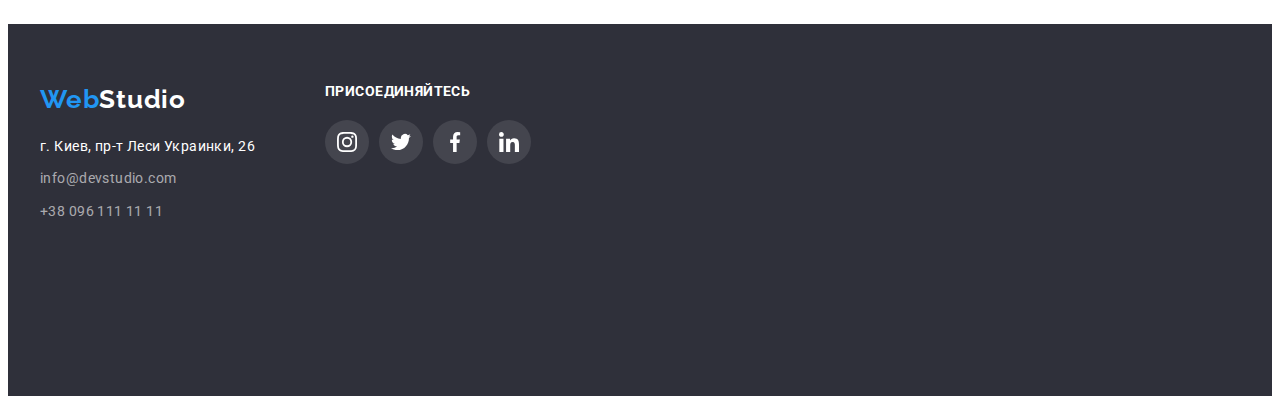
==== commit 2c427880: "Переробив links в Портфоліо" ====
--- a/portfolio.html
+++ b/portfolio.html
@@ -60,75 +60,79 @@
         
             <ul class="portfolio-list">
                 <li class="list-item">
-                    <img class="img" src="./images/portfolio/img1.jpg" alt="Екран ноутбука с открытой интернет страницей" width="370">
-                    <div class="img-description">
-                        <h2 class="img-tittle">Технокряк</h2>
-                        <p class="project">Веб-сайт</p>
-                    </div>
+                    <a href="" class="portfolio-link">
+                            <img class="img" src="./images/portfolio/img1.jpg" alt="Екран ноутбука с открытой интернет страницей" width="370">
+                        <div class="img-description">
+                            <h2 class="img-tittle">Технокряк</h2>
+                            <p class="project">Веб-сайт</p>
+                        </div>
+                    
+                    </a>
                 </li>
                 <li class="list-item">
-                    <img class="img" src="./images/portfolio/img2.jpg" alt="Два баскетболиста" width="370">
+                    <a href="" class="portfolio-link"><img class="img" src="./images/portfolio/img2.jpg" alt="Два баскетболиста" width="370">
                     <div class="img-description">
                         <h2 class="img-tittle">Постер <span lang="en">Orlean vs Golden Star</span> </h2>
                         <p class="project">Дизайн</p>
                     </div>
-                
+                    </a>
                 </li>
                 <li class="list-item">
-                    <img class="img" src="./images/portfolio/img3.jpg" alt="Логотип ресторана" width="370">
+                    <a href="" class="portfolio-link"><img class="img" src="./images/portfolio/img3.jpg" alt="Логотип ресторана" width="370">
                     <div class="img-description">
                         <h2 class="img-tittle">Ресторан <span lang="en">Seafood</span></h2>
                         <p class="project">Приложение</p>
                     </div>
-                
+                </a>
                 </li>
                 <li class="list-item">
-                    <img class="img" src="./images/portfolio/img4.jpg" alt="Наушники" width="370">
+                    <a href="" class="portfolio-link"><img class="img" src="./images/portfolio/img4.jpg" alt="Наушники" width="370">
                     <div class="img-description">
                         <h2 class="img-tittle">Проект <span lang="en">Prime</span></h2>
                         <p class="project">Маркетинг</p>
                     </div>
-                
+                </a>
                 </li>
                 <li class="list-item">
-                    <img class="img" src="./images/portfolio/img5.jpg" alt="Две коробки" width="370">
+                    <a href="" class="portfolio-link"><img class="img" src="./images/portfolio/img5.jpg" alt="Две коробки" width="370">
                     <div class="img-description">
                            <h2 class="img-tittle">Проект <span lang="en">Boxes</span></h2>
                            <p class="project">Приложение</p>
                     </div> 
-               
+               </a>
                 </li>
                 <li class="list-item">
-                    <img class="img" src="./images/portfolio/img6.jpg" alt="Екран макбука с открытой интернет страницей" width="370">
+                    <a href="" class="portfolio-link"><img class="img" src="./images/portfolio/img6.jpg" alt="Екран макбука с открытой интернет страницей" width="370">
                     <div class="img-description">
                         <h2 lang="en" class="img-tittle">Inspiration has no Borders</h2>
                         <p class="project">Веб-сайт</p>
                     </div>
-                
+                </a>
                 </li>
                 <li class="list-item">
-                    <img class="img" src="./images/portfolio/img7.jpg" alt="Страницы журнала" width="370">
+                    <a href="" class="portfolio-link"><img class="img" src="./images/portfolio/img7.jpg" alt="Страницы журнала" width="370">
                     <div class="img-description">
                         <h2 class="img-tittle">Издание <span lang="en">Limited Edition</span></h2>
                         <p class="project">Дизайн</p>
                     </div>
-                
+                    </a>
                 </li>
                 <li class="list-item">
-                    <img class="img" src="./images/portfolio/img8.jpg" alt="Лейба" width="370">
+                    <a href="" class="portfolio-link"><img class="img" src="./images/portfolio/img8.jpg" alt="Лейба" width="370">
                     <div class="img-description">
                         <h2 class="img-tittle">Проект <span lang="en">LAB</span></h2>
                         <p class="project">Маркетинг</p>
                     </div>
-                
+                </a>
                 </li>
                 <li class="list-item">
-                    <img class="img" src="./images/portfolio/img9.jpg" alt="Печать на ноутбуке" width="370">
+                    <a href="" class="portfolio-link">
+                        <img class="img" src="./images/portfolio/img9.jpg" alt="Печать на ноутбуке" width="370">
                     <div class="img-description">
                         <h2 lang="en" class="img-tittle">Growing Business</h2>
                         <p class="project">Приложение</p>
                     </div>
-                
+                </a>
                 </li>
             </ul>
         </div>
@@ -152,22 +156,22 @@
             <div class="footer-social">
                 <span class="join">присоединяйтесь</span>
                 <ul class="social-list">
-                    <li class="item insta-link"><a class="link" href="https://www.instagram.com/">
+                    <li class="item insta-link"><a class="link" href="https://www.instagram.com/" target="_blank" rel="noreferrer noopener">
                             <svg class="icon" width="20" height="20">
                                 <use href="./images/splite.svg#icon-instagram"></use>
                             </svg>
                         </a></li>
-                    <li class="item twit-link"><a class="link" href="https://twittetwit-linkr.com/">
+                    <li class="item twit-link"><a class="link" href="https://twitter.com/" target="_blank" rel="noreferrer noopener">
                             <svg class="icon" width="20" height="20">
                                 <use href="./images/splite.svg#icon-twitter"></use>
                             </svg>
                         </a></li>
-                    <li class="item face-link"><a class="link" href="https://www.facebook.com/">
+                    <li class="item face-link"><a class="link" href="https://www.facebook.com/" target="_blank" rel="noreferrer noopener">
                             <svg class="icon" width="20" height="20">
                                 <use href="./images/splite.svg#icon-facebook"></use>
                             </svg>
                         </a></li>
-                    <li class="item linked-link"><a class="link" href="https://www.linkedin.com/">
+                    <li class="item linked-link"><a class="link" href="https://www.linkedin.com/" target="_blank" rel="noreferrer noopener">
                             <svg class="icon" width="20" height="20">
                                 <use href="./images/splite.svg#icon-linkedin"></use>
                             </svg>
--- a/css/styles.css
+++ b/css/styles.css
@@ -412,8 +412,6 @@
   height: 90px;
   border: 1px solid var(--icon-fill);
   border-radius: 4px;
-  background-position: center;
-  background-repeat: no-repeat;
   align-items: center;
   justify-content: center;
   fill: var(--icon-fill);
@@ -579,6 +577,7 @@
 
 .img-description {
   border: 1px solid #eeeeee;
+  border-top: none;
 
   padding: 20px 24px;
 }
@@ -611,7 +610,12 @@
   letter-spacing: 0.03em;
 }
 
-.portfolio-list > .list-item:hover {
+.portfolio-link {
+  display: block;
+}
+
+.portfolio-link:hover,
+.portfolio-link:focus {
   box-shadow: 0px 1px 1px rgba(0, 0, 0, 0.12), 0px 4px 4px rgba(0, 0, 0, 0.06),
     1px 4px 6px rgba(0, 0, 0, 0.16);
 }
